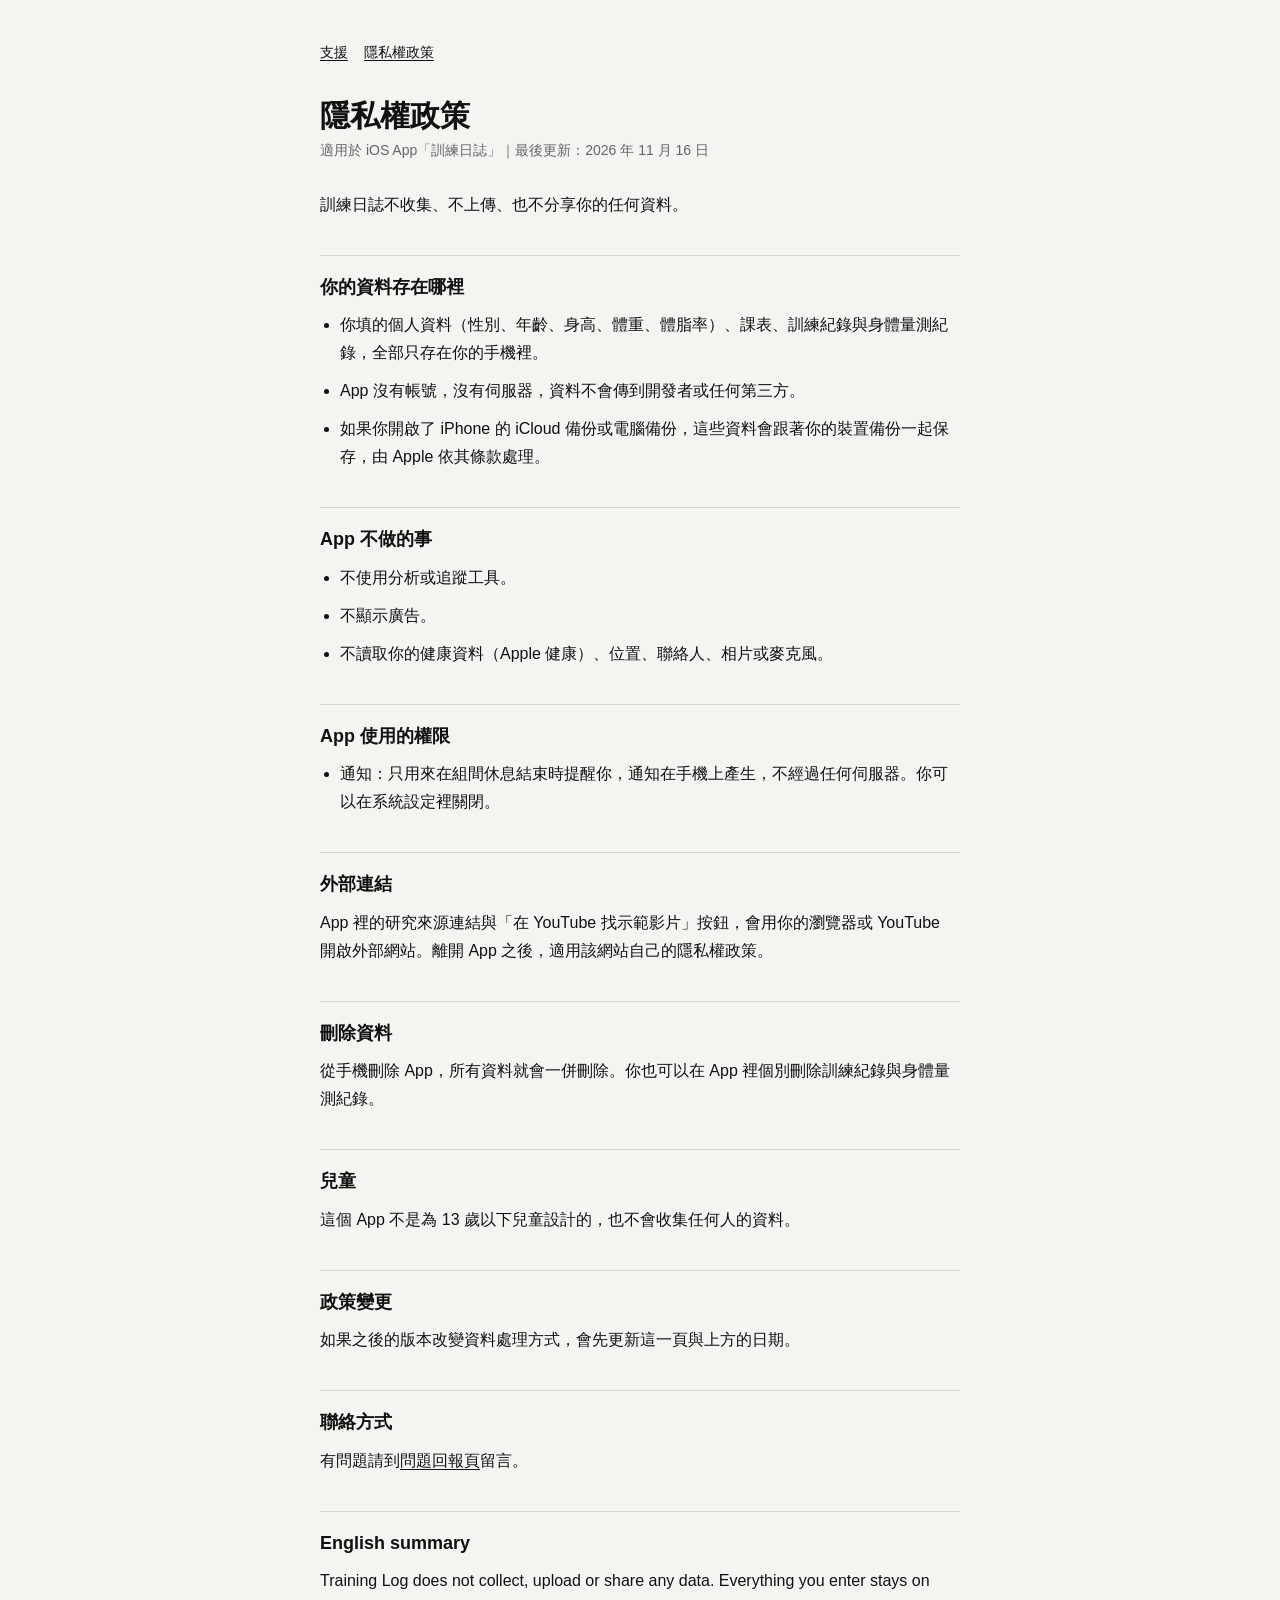
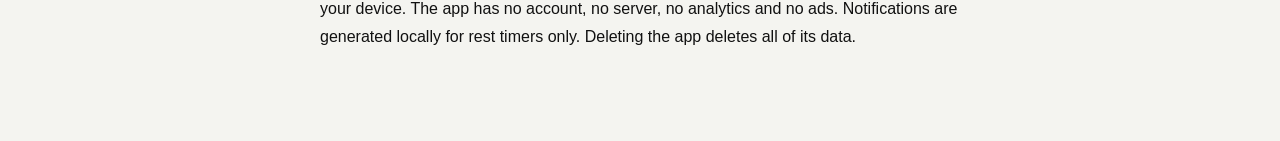
==== privacy.html @ 264a6690 "Add support page and privacy policy Co-Authored-By: Claude Fable 5.2 <noreply@anthropic.com>" ====
<!doctype html>
<html lang="zh-Hant">
<head>
<meta charset="utf-8">
<meta name="viewport" content="width=device-width,initial-scale=1">
<title>訓練日誌｜隱私權政策</title>
<link rel="stylesheet" href="style.css">
</head>
<body>
<main>
<nav><a href="index.html">支援</a><a href="privacy.html">隱私權政策</a></nav>
<h1>隱私權政策</h1>
<p class="meta">適用於 iOS App「訓練日誌」｜最後更新：2026 年 11 月 16 日</p>

<p>訓練日誌不收集、不上傳、也不分享你的任何資料。</p>

<h2>你的資料存在哪裡</h2>
<ul>
<li>你填的個人資料（性別、年齡、身高、體重、體脂率）、課表、訓練紀錄與身體量測紀錄，全部只存在你的手機裡。</li>
<li>App 沒有帳號，沒有伺服器，資料不會傳到開發者或任何第三方。</li>
<li>如果你開啟了 iPhone 的 iCloud 備份或電腦備份，這些資料會跟著你的裝置備份一起保存，由 Apple 依其條款處理。</li>
</ul>

<h2>App 不做的事</h2>
<ul>
<li>不使用分析或追蹤工具。</li>
<li>不顯示廣告。</li>
<li>不讀取你的健康資料（Apple 健康）、位置、聯絡人、相片或麥克風。</li>
</ul>

<h2>App 使用的權限</h2>
<ul>
<li>通知：只用來在組間休息結束時提醒你，通知在手機上產生，不經過任何伺服器。你可以在系統設定裡關閉。</li>
</ul>

<h2>外部連結</h2>
<p>App 裡的研究來源連結與「在 YouTube 找示範影片」按鈕，會用你的瀏覽器或 YouTube 開啟外部網站。離開 App 之後，適用該網站自己的隱私權政策。</p>

<h2>刪除資料</h2>
<p>從手機刪除 App，所有資料就會一併刪除。你也可以在 App 裡個別刪除訓練紀錄與身體量測紀錄。</p>

<h2>兒童</h2>
<p>這個 App 不是為 13 歲以下兒童設計的，也不會收集任何人的資料。</p>

<h2>政策變更</h2>
<p>如果之後的版本改變資料處理方式，會先更新這一頁與上方的日期。</p>

<h2>聯絡方式</h2>
<p>有問題請到<a href="https://github.com/Jacky20000326/training-log-support/issues">問題回報頁</a>留言。</p>

<h2>English summary</h2>
<p>Training Log does not collect, upload or share any data. Everything you enter stays on your device. The app has no account, no server, no analytics and no ads. Notifications are generated locally for rest timers only. Deleting the app deletes all of its data.</p>
</main>
</body>
</html>
---- style.css ----
:root{--bg:#f4f4f0;--ink:#111;--muted:#666;--line:#d8d8d2;--pin:#E8480F}
@media (prefers-color-scheme:dark){:root{--bg:#0e0e0e;--ink:#f2f2ee;--muted:#9a9a94;--line:#2c2c2a;--pin:#FF5A1F}}
*{box-sizing:border-box}
body{margin:0;background:var(--bg);color:var(--ink);font:16px/1.75 -apple-system,"PingFang TC","Noto Sans TC",sans-serif}
main{max-width:680px;margin:0 auto;padding:40px 20px 80px}
h1{font-size:30px;line-height:1.25;margin:0 0 4px;font-weight:800}
h2{font-size:18px;margin:36px 0 8px;padding-top:16px;border-top:1px solid var(--line);font-weight:800}
p,li{margin:0 0 10px}
ul{padding-left:20px;margin:0 0 10px}
.meta{color:var(--muted);font-size:14px;margin-bottom:28px}
a{color:var(--ink);text-underline-offset:3px}
nav{font-size:14px;margin-bottom:32px}
nav a{margin-right:16px}
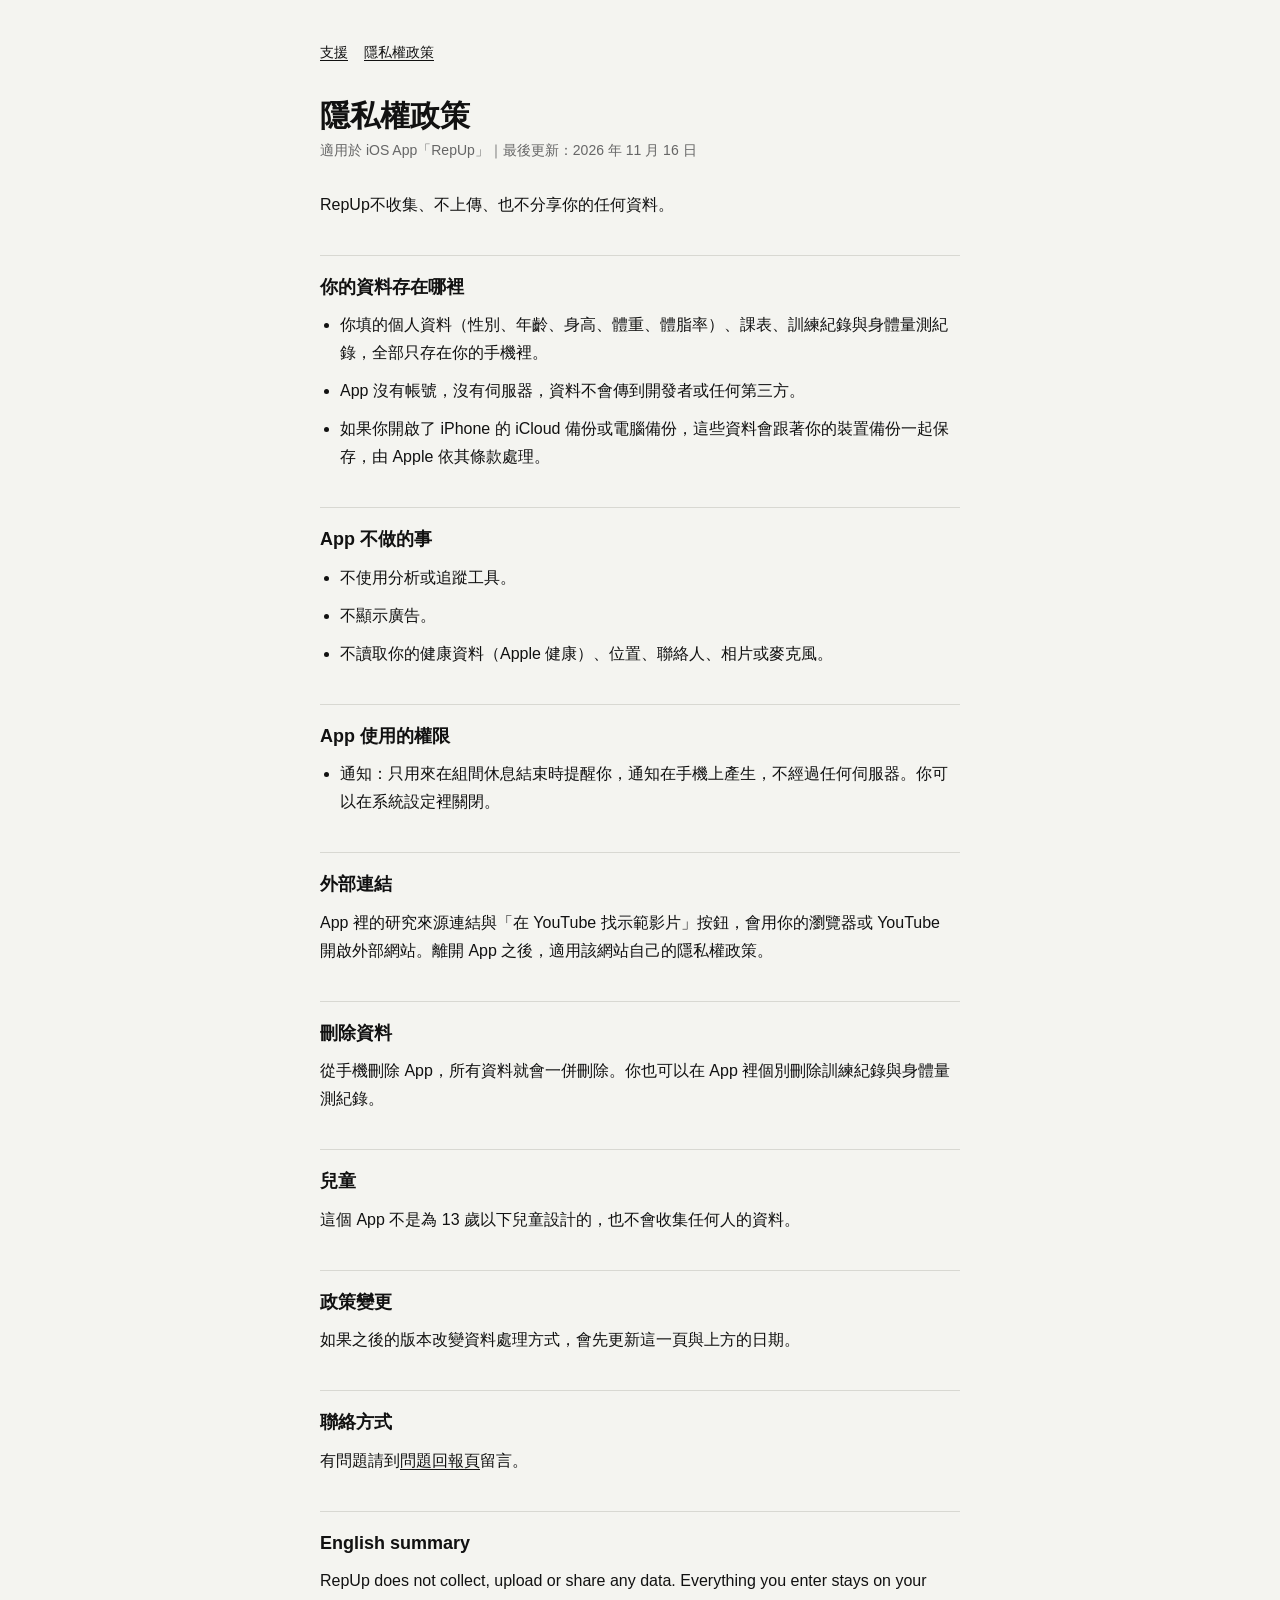
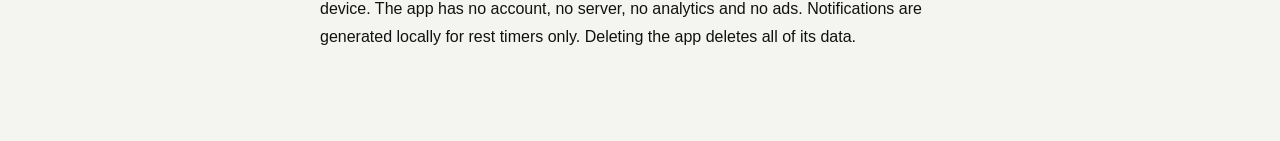
==== commit 628bc1da: "Rename app to RepUp Co-Authored-By: Claude Fable 5.2 <noreply@anthropic.com>" ====
--- a/privacy.html
+++ b/privacy.html
@@ -3,16 +3,16 @@
 <head>
 <meta charset="utf-8">
 <meta name="viewport" content="width=device-width,initial-scale=1">
-<title>訓練日誌｜隱私權政策</title>
+<title>RepUp｜隱私權政策</title>
 <link rel="stylesheet" href="style.css">
 </head>
 <body>
 <main>
 <nav><a href="index.html">支援</a><a href="privacy.html">隱私權政策</a></nav>
 <h1>隱私權政策</h1>
-<p class="meta">適用於 iOS App「訓練日誌」｜最後更新：2026 年 11 月 16 日</p>
+<p class="meta">適用於 iOS App「RepUp」｜最後更新：2026 年 11 月 16 日</p>
 
-<p>訓練日誌不收集、不上傳、也不分享你的任何資料。</p>
+<p>RepUp不收集、不上傳、也不分享你的任何資料。</p>
 
 <h2>你的資料存在哪裡</h2>
 <ul>
@@ -49,7 +49,7 @@
 <p>有問題請到<a href="https://github.com/Jacky20000326/training-log-support/issues">問題回報頁</a>留言。</p>
 
 <h2>English summary</h2>
-<p>Training Log does not collect, upload or share any data. Everything you enter stays on your device. The app has no account, no server, no analytics and no ads. Notifications are generated locally for rest timers only. Deleting the app deletes all of its data.</p>
+<p>RepUp does not collect, upload or share any data. Everything you enter stays on your device. The app has no account, no server, no analytics and no ads. Notifications are generated locally for rest timers only. Deleting the app deletes all of its data.</p>
 </main>
 </body>
 </html>
